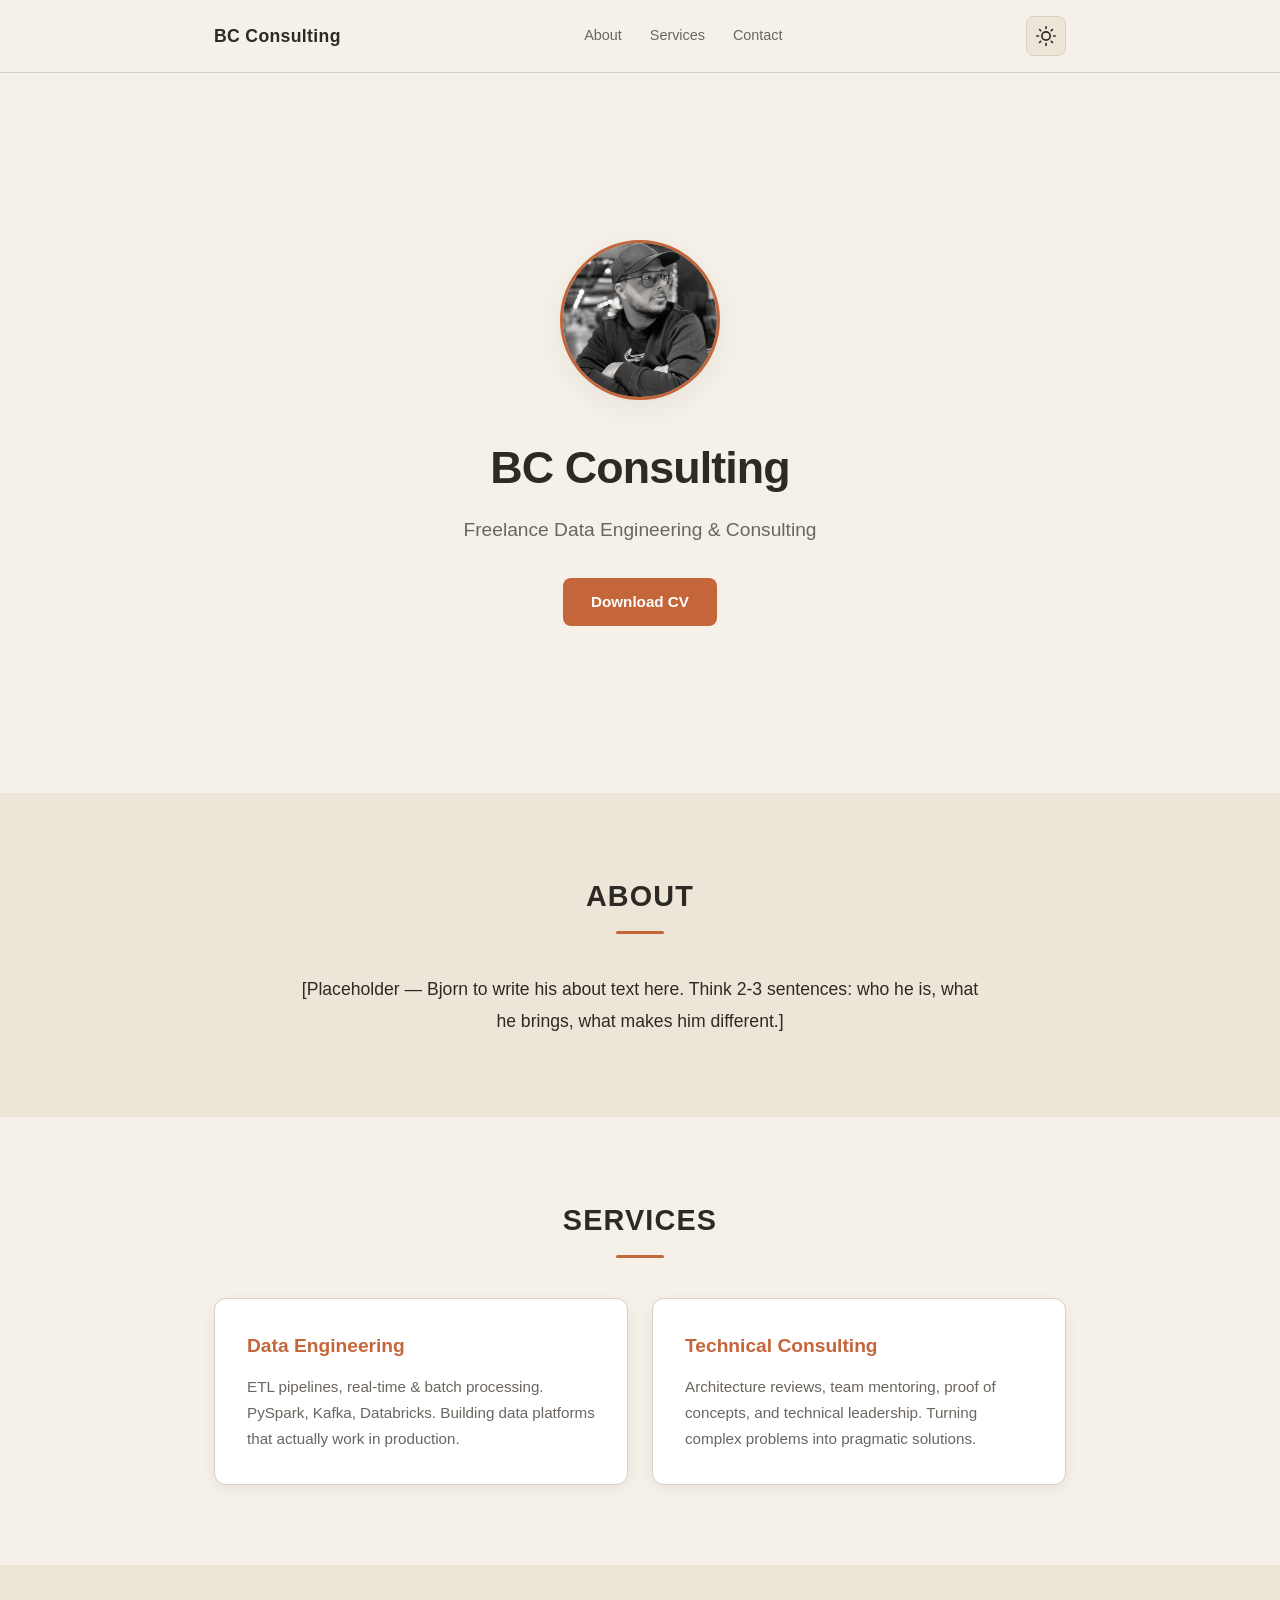
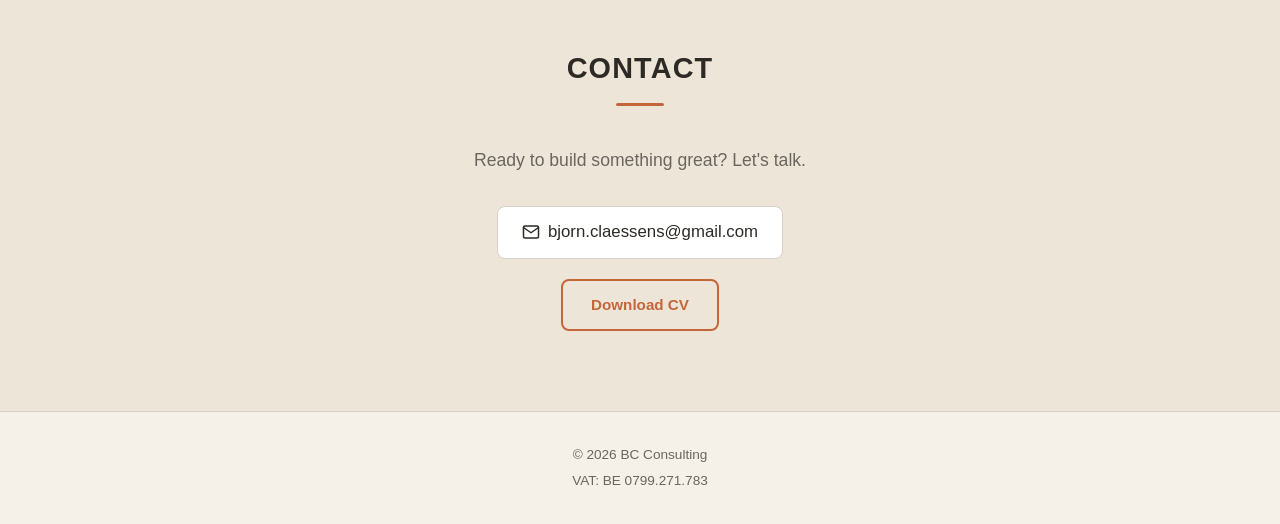
==== index.html @ 134bcd4c "Initial commit: BC Consulting landing page" ====
<!DOCTYPE html>
<html lang="en">
<head>
  <meta charset="UTF-8">
  <meta name="viewport" content="width=device-width, initial-scale=1.0">
  <title>BC Consulting — Freelance Data Engineering & Consulting</title>
  <meta name="description" content="BC Consulting — Freelance Data Engineering & Consulting. Building scalable data platforms and providing technical leadership.">
  <link rel="stylesheet" href="css/style.css">
</head>
<body>
  <header class="header">
    <nav class="nav">
      <a href="#" class="nav-brand">BC Consulting</a>
      <div class="nav-links">
        <a href="#about">About</a>
        <a href="#services">Services</a>
        <a href="#contact">Contact</a>
      </div>
      <button class="theme-toggle" aria-label="Toggle dark mode" title="Toggle dark/light mode">
        <svg class="icon-sun" xmlns="http://www.w3.org/2000/svg" width="20" height="20" viewBox="0 0 24 24" fill="none" stroke="currentColor" stroke-width="2" stroke-linecap="round" stroke-linejoin="round"><circle cx="12" cy="12" r="5"/><line x1="12" y1="1" x2="12" y2="3"/><line x1="12" y1="21" x2="12" y2="23"/><line x1="4.22" y1="4.22" x2="5.64" y2="5.64"/><line x1="18.36" y1="18.36" x2="19.78" y2="19.78"/><line x1="1" y1="12" x2="3" y2="12"/><line x1="21" y1="12" x2="23" y2="12"/><line x1="4.22" y1="19.78" x2="5.64" y2="18.36"/><line x1="18.36" y1="5.64" x2="19.78" y2="4.22"/></svg>
        <svg class="icon-moon" xmlns="http://www.w3.org/2000/svg" width="20" height="20" viewBox="0 0 24 24" fill="none" stroke="currentColor" stroke-width="2" stroke-linecap="round" stroke-linejoin="round"><path d="M21 12.79A9 9 0 1 1 11.21 3 7 7 0 0 0 21 12.79z"/></svg>
      </button>
    </nav>
  </header>

  <main>
    <!-- Hero Section -->
    <section class="hero">
      <div class="hero-content">
        <div class="hero-photo">
          <img src="assets/photo.jpg" alt="Bjorn Claessens">
        </div>
        <h1>BC Consulting</h1>
        <p class="hero-tagline">Freelance Data Engineering &amp; Consulting</p>
        <a href="CV Bjorn Claessens - Freelance Data Engineer.pdf" class="btn btn-primary" download>Download CV</a>
      </div>
    </section>

    <!-- About Section -->
    <section id="about" class="section about">
      <div class="container">
        <h2 class="section-title">About</h2>
        <div class="about-content">
          <p>[Placeholder — Bjorn to write his about text here. Think 2-3 sentences: who he is, what he brings, what makes him different.]</p>
        </div>
      </div>
    </section>

    <!-- Services Section -->
    <section id="services" class="section services">
      <div class="container">
        <h2 class="section-title">Services</h2>
        <div class="services-grid">
          <div class="service-card">
            <h3>Data Engineering</h3>
            <p>ETL pipelines, real-time &amp; batch processing. PySpark, Kafka, Databricks. Building data platforms that actually work in production.</p>
          </div>
          <div class="service-card">
            <h3>Technical Consulting</h3>
            <p>Architecture reviews, team mentoring, proof of concepts, and technical leadership. Turning complex problems into pragmatic solutions.</p>
          </div>
        </div>
      </div>
    </section>

    <!-- Contact Section -->
    <section id="contact" class="section contact">
      <div class="container">
        <h2 class="section-title">Contact</h2>
        <p class="contact-text">Ready to build something great? Let's talk.</p>
        <div class="contact-links">
          <a href="#" class="contact-link" id="email-link">
            <svg xmlns="http://www.w3.org/2000/svg" width="18" height="18" viewBox="0 0 24 24" fill="none" stroke="currentColor" stroke-width="2" stroke-linecap="round" stroke-linejoin="round"><path d="M4 4h16c1.1 0 2 .9 2 2v12c0 1.1-.9 2-2 2H4c-1.1 0-2-.9-2-2V6c0-1.1.9-2 2-2z"/><polyline points="22,6 12,13 2,6"/></svg>
            <span id="email-text"></span>
          </a>
          <a href="CV Bjorn Claessens - Freelance Data Engineer.pdf" class="btn btn-secondary" download>Download CV</a>
        </div>
      </div>
    </section>
  </main>

  <footer class="footer">
    <div class="container">
      <p>&copy; 2026 BC Consulting</p>
      <p>VAT: BE 0799.271.783</p>
    </div>
  </footer>

  <script src="js/main.js"></script>
</body>
</html>
---- css/style.css ----
/* ============================================
   BC Consulting — Styles
   Light theme: warm southern vibes
   Dark theme: navy (matching CV)
   ============================================ */

/* ---------- Reset & Base ---------- */
*, *::before, *::after {
  margin: 0;
  padding: 0;
  box-sizing: border-box;
}

:root {
  /* Light theme (default) */
  --bg: #F5F0E8;
  --bg-alt: #EDE6D8;
  --text: #2D2A26;
  --text-muted: #6B6560;
  --primary: #C4663A;
  --primary-hover: #A85530;
  --secondary: #D4B896;
  --accent: #5B9BD5;
  --border: #D8D0C4;
  --card-bg: #FFFFFF;
  --card-shadow: rgba(0, 0, 0, 0.06);
  --header-bg: rgba(245, 240, 232, 0.92);
  --toggle-bg: #EDE6D8;
}

/* Dark theme */
[data-theme="dark"] {
  --bg: #1A1F2E;
  --bg-alt: #222838;
  --text: #E8E4DC;
  --text-muted: #9A9590;
  --primary: #C4663A;
  --primary-hover: #D4784A;
  --secondary: #D4B896;
  --accent: #5B9BD5;
  --border: #2E3548;
  --card-bg: #222838;
  --card-shadow: rgba(0, 0, 0, 0.25);
  --header-bg: rgba(26, 31, 46, 0.92);
  --toggle-bg: #2E3548;
}

html {
  scroll-behavior: smooth;
}

body {
  font-family: -apple-system, BlinkMacSystemFont, 'Segoe UI', Roboto, 'Helvetica Neue', Arial, sans-serif;
  background-color: var(--bg);
  color: var(--text);
  line-height: 1.6;
  transition: background-color 0.3s ease, color 0.3s ease;
  -webkit-font-smoothing: antialiased;
  -moz-osx-font-smoothing: grayscale;
}

a {
  color: var(--primary);
  text-decoration: none;
  transition: color 0.2s ease;
}

a:hover {
  color: var(--primary-hover);
}

img {
  max-width: 100%;
  height: auto;
}

.container {
  max-width: 900px;
  margin: 0 auto;
  padding: 0 24px;
}

/* ---------- Header / Nav ---------- */
.header {
  position: sticky;
  top: 0;
  z-index: 100;
  background: var(--header-bg);
  backdrop-filter: blur(12px);
  -webkit-backdrop-filter: blur(12px);
  border-bottom: 1px solid var(--border);
  transition: background-color 0.3s ease, border-color 0.3s ease;
}

.nav {
  max-width: 900px;
  margin: 0 auto;
  padding: 16px 24px;
  display: flex;
  align-items: center;
  justify-content: space-between;
  gap: 16px;
}

.nav-brand {
  font-size: 1.1rem;
  font-weight: 700;
  color: var(--text);
  letter-spacing: 0.02em;
}

.nav-links {
  display: flex;
  gap: 28px;
}

.nav-links a {
  color: var(--text-muted);
  font-size: 0.9rem;
  font-weight: 500;
  transition: color 0.2s ease;
}

.nav-links a:hover {
  color: var(--primary);
}

/* ---------- Theme Toggle ---------- */
.theme-toggle {
  background: var(--toggle-bg);
  border: 1px solid var(--border);
  border-radius: 8px;
  width: 40px;
  height: 40px;
  display: flex;
  align-items: center;
  justify-content: center;
  cursor: pointer;
  color: var(--text);
  transition: background-color 0.3s ease, border-color 0.3s ease, color 0.3s ease;
  flex-shrink: 0;
}

.theme-toggle:hover {
  background: var(--border);
}

.theme-toggle .icon-moon {
  display: none;
}

[data-theme="dark"] .theme-toggle .icon-sun {
  display: none;
}

[data-theme="dark"] .theme-toggle .icon-moon {
  display: block;
}

/* ---------- Hero Section ---------- */
.hero {
  min-height: 80vh;
  display: flex;
  align-items: center;
  justify-content: center;
  text-align: center;
  padding: 80px 24px;
}

.hero-content {
  max-width: 600px;
}

.hero-photo {
  width: 160px;
  height: 160px;
  margin: 0 auto 32px;
  border-radius: 50%;
  overflow: hidden;
  border: 3px solid var(--primary);
  box-shadow: 0 8px 32px var(--card-shadow);
}

.hero-photo img {
  width: 100%;
  height: 100%;
  object-fit: cover;
  display: block;
}

.hero h1 {
  font-size: 2.8rem;
  font-weight: 700;
  letter-spacing: -0.02em;
  margin-bottom: 12px;
  color: var(--text);
}

.hero-tagline {
  font-size: 1.2rem;
  color: var(--text-muted);
  margin-bottom: 32px;
  font-weight: 400;
}

/* ---------- Buttons ---------- */
.btn {
  display: inline-block;
  padding: 12px 28px;
  border-radius: 8px;
  font-size: 0.95rem;
  font-weight: 600;
  cursor: pointer;
  transition: all 0.2s ease;
  border: none;
  text-decoration: none;
}

.btn-primary {
  background: var(--primary);
  color: #FFFFFF;
}

.btn-primary:hover {
  background: var(--primary-hover);
  color: #FFFFFF;
}

.btn-secondary {
  background: transparent;
  color: var(--primary);
  border: 2px solid var(--primary);
}

.btn-secondary:hover {
  background: var(--primary);
  color: #FFFFFF;
}

/* ---------- Sections ---------- */
.section {
  padding: 80px 0;
}

.section:nth-child(even) {
  background: var(--bg-alt);
}

.section-title {
  font-size: 1.8rem;
  font-weight: 700;
  margin-bottom: 40px;
  text-align: center;
  letter-spacing: 0.04em;
  text-transform: uppercase;
  color: var(--text);
  position: relative;
}

.section-title::after {
  content: '';
  display: block;
  width: 48px;
  height: 3px;
  background: var(--primary);
  margin: 12px auto 0;
  border-radius: 2px;
}

/* ---------- About ---------- */
.about-content {
  max-width: 680px;
  margin: 0 auto;
  text-align: center;
  font-size: 1.1rem;
  line-height: 1.8;
  color: var(--text);
}

/* ---------- Services ---------- */
.services-grid {
  display: grid;
  grid-template-columns: repeat(2, 1fr);
  gap: 24px;
}

.service-card {
  background: var(--card-bg);
  border: 1px solid var(--border);
  border-radius: 12px;
  padding: 32px;
  box-shadow: 0 4px 16px var(--card-shadow);
  transition: transform 0.2s ease, box-shadow 0.2s ease, background-color 0.3s ease, border-color 0.3s ease;
}

.service-card:hover {
  transform: translateY(-2px);
  box-shadow: 0 8px 24px var(--card-shadow);
}

.service-card h3 {
  font-size: 1.2rem;
  font-weight: 700;
  margin-bottom: 12px;
  color: var(--primary);
}

.service-card p {
  color: var(--text-muted);
  font-size: 0.95rem;
  line-height: 1.7;
}

/* ---------- Contact ---------- */
.contact {
  text-align: center;
}

.contact-text {
  font-size: 1.1rem;
  color: var(--text-muted);
  margin-bottom: 32px;
}

.contact-links {
  display: flex;
  flex-direction: column;
  align-items: center;
  gap: 20px;
}

.contact-link {
  display: inline-flex;
  align-items: center;
  gap: 8px;
  color: var(--text);
  font-size: 1.05rem;
  font-weight: 500;
  padding: 12px 24px;
  border-radius: 8px;
  background: var(--card-bg);
  border: 1px solid var(--border);
  transition: all 0.2s ease;
}

.contact-link:hover {
  border-color: var(--primary);
  color: var(--primary);
}

/* ---------- Footer ---------- */
.footer {
  padding: 32px 0;
  text-align: center;
  border-top: 1px solid var(--border);
  color: var(--text-muted);
  font-size: 0.85rem;
  transition: border-color 0.3s ease;
}

.footer p {
  margin-bottom: 4px;
}

.footer p:last-child {
  margin-bottom: 0;
}

/* ---------- Responsive ---------- */
@media (max-width: 768px) {
  .nav {
    padding: 12px 16px;
  }

  .nav-links {
    gap: 16px;
  }

  .nav-links a {
    font-size: 0.85rem;
  }

  .hero {
    min-height: 70vh;
    padding: 60px 16px;
  }

  .hero h1 {
    font-size: 2rem;
  }

  .hero-tagline {
    font-size: 1rem;
  }

  .hero-photo {
    width: 120px;
    height: 120px;
  }

  .section {
    padding: 60px 0;
  }

  .section-title {
    font-size: 1.4rem;
  }

  .services-grid {
    grid-template-columns: 1fr;
  }

  .service-card {
    padding: 24px;
  }
}

@media (max-width: 480px) {
  .nav-brand {
    font-size: 1rem;
  }

  .nav-links {
    gap: 12px;
  }

  .nav-links a {
    font-size: 0.8rem;
  }

  .hero h1 {
    font-size: 1.7rem;
  }

  .btn {
    padding: 10px 22px;
    font-size: 0.9rem;
  }
}
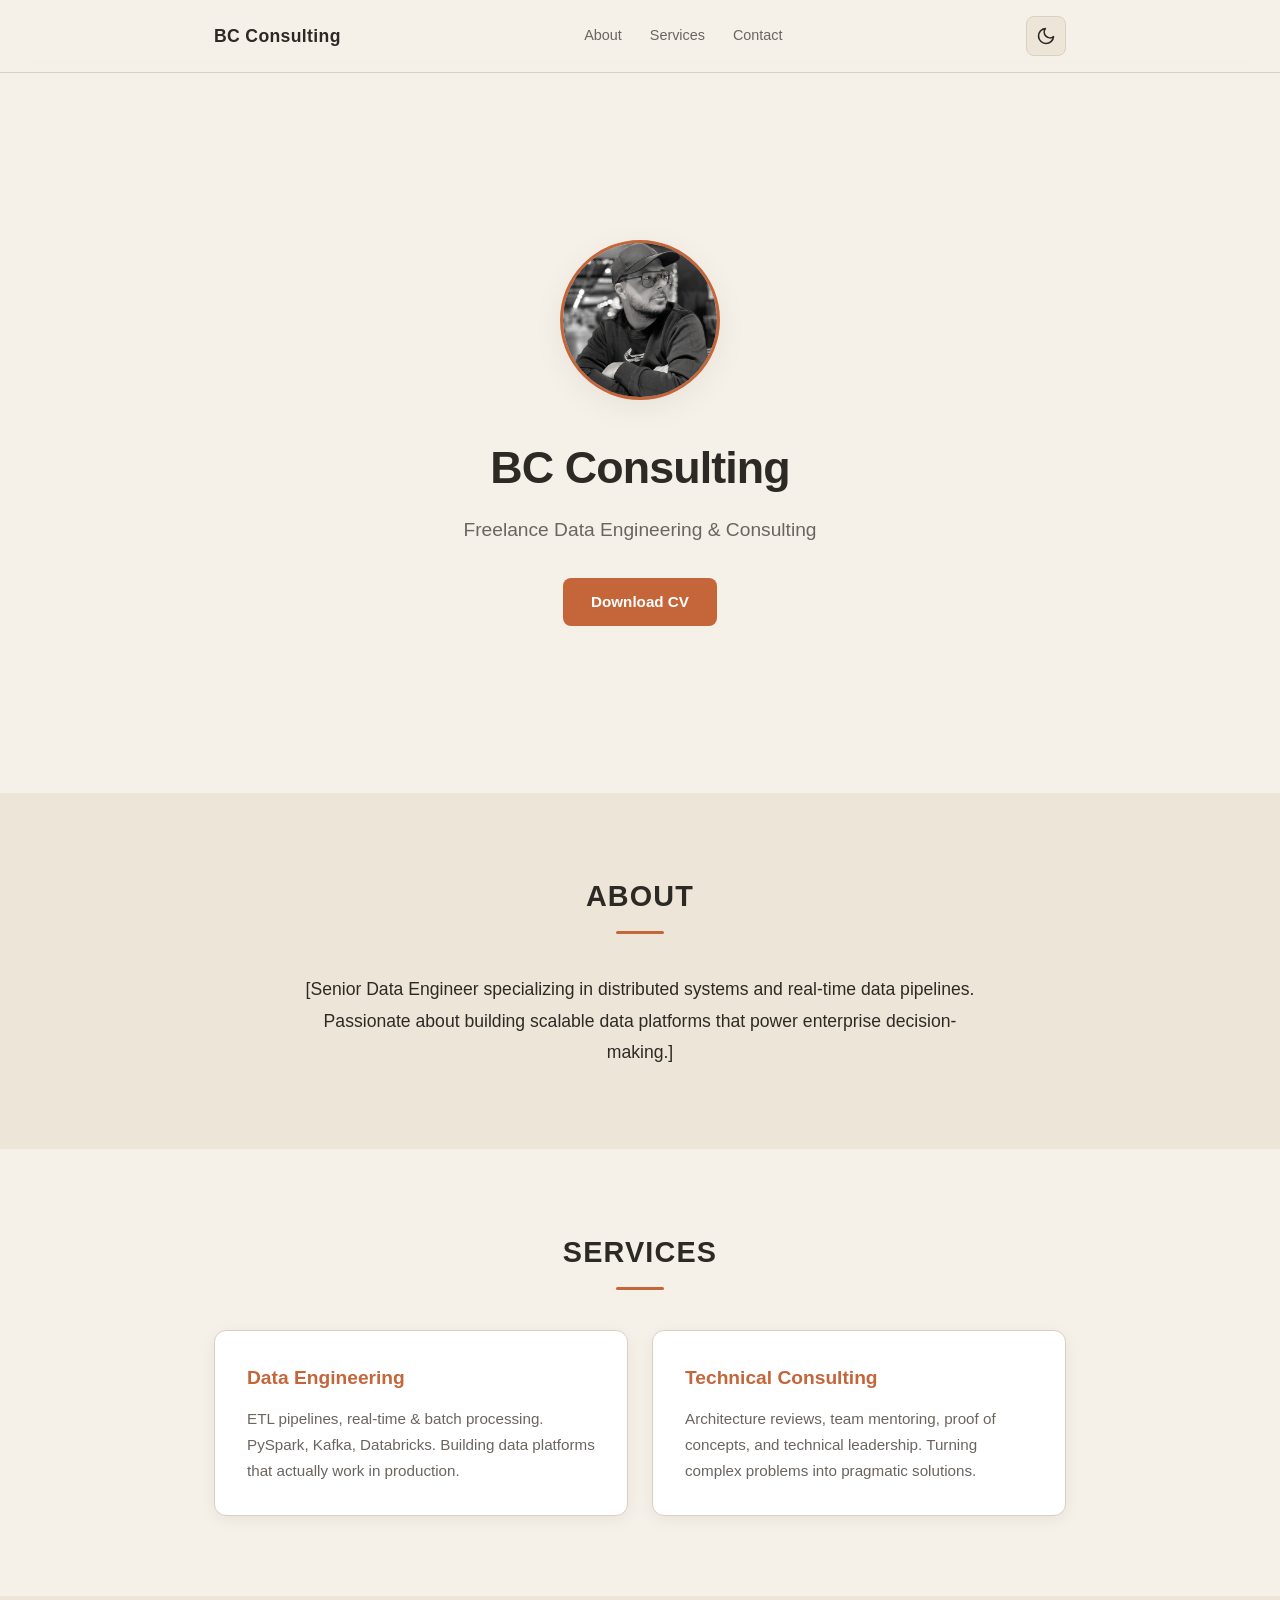
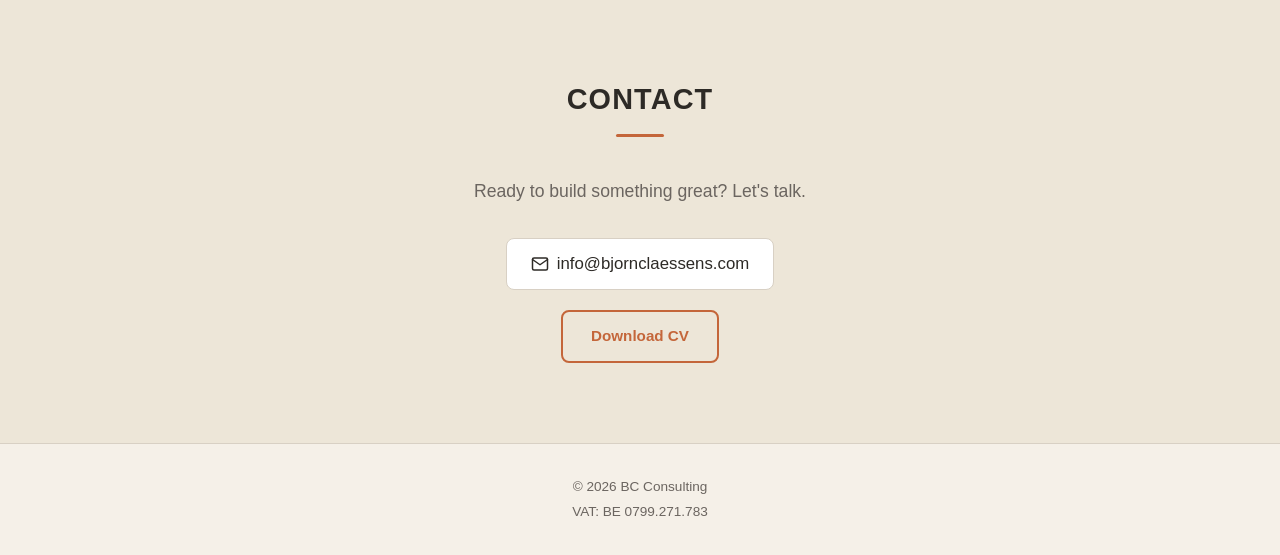
==== commit 254cbe41: "updated description" ====
--- a/index.html
+++ b/index.html
@@ -41,7 +41,7 @@
       <div class="container">
         <h2 class="section-title">About</h2>
         <div class="about-content">
-          <p>[Placeholder — Bjorn to write his about text here. Think 2-3 sentences: who he is, what he brings, what makes him different.]</p>
+          <p>[Senior Data Engineer specializing in distributed systems and real-time data pipelines. Passionate about building scalable data platforms that power enterprise decision-making.]</p>
         </div>
       </div>
     </section>
--- a/css/style.css
+++ b/css/style.css
@@ -145,15 +145,15 @@
   background: var(--border);
 }
 
-.theme-toggle .icon-moon {
+.theme-toggle .icon-sun {
   display: none;
 }
 
+[data-theme="dark"] .theme-toggle .icon-moon {
+  display: none;
+}
+
 [data-theme="dark"] .theme-toggle .icon-sun {
-  display: none;
-}
-
-[data-theme="dark"] .theme-toggle .icon-moon {
   display: block;
 }
 
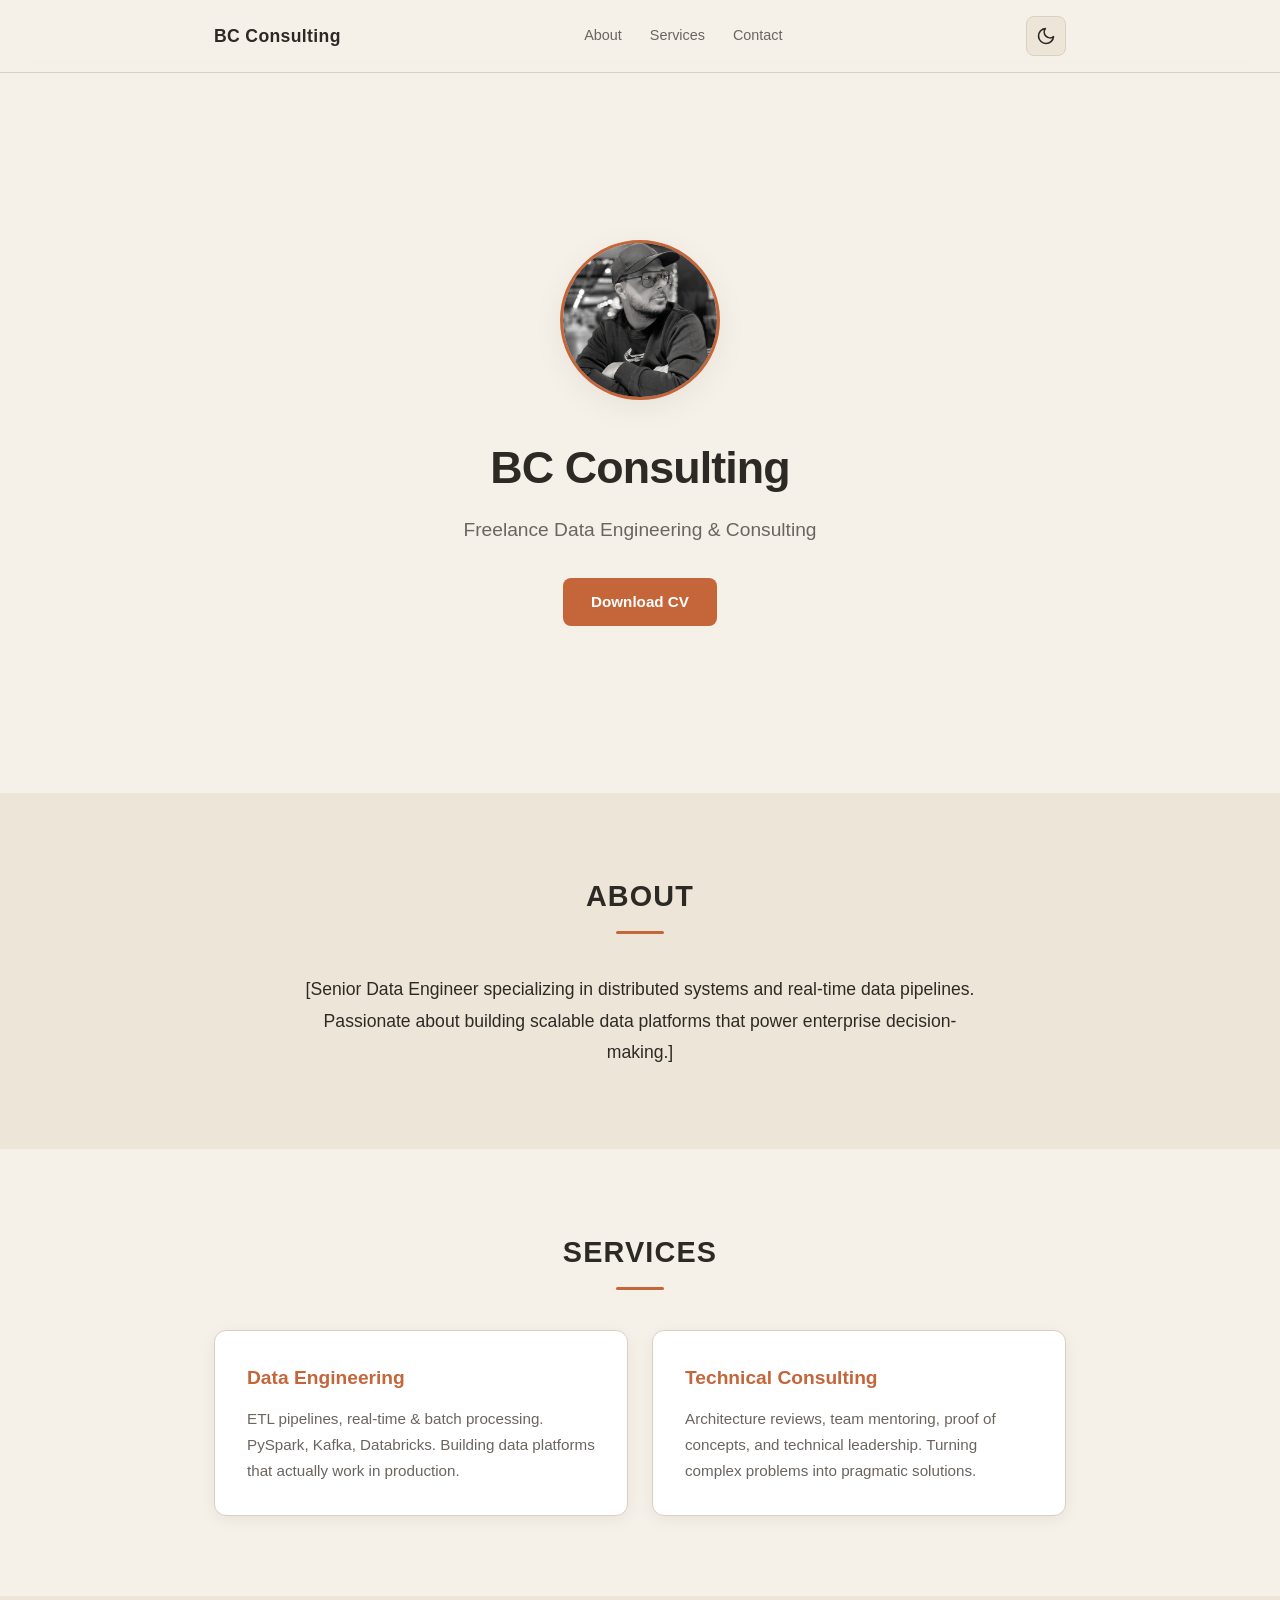
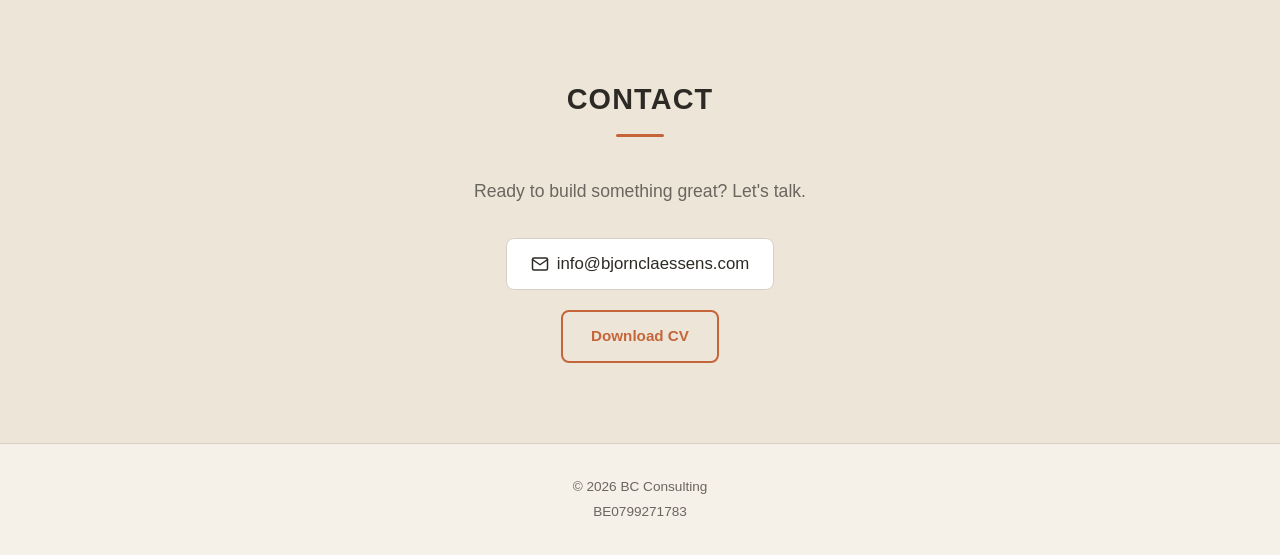
==== commit d5fc008a: "todo added" ====
--- a/index.html
+++ b/index.html
@@ -82,7 +82,7 @@
   <footer class="footer">
     <div class="container">
       <p>&copy; 2026 BC Consulting</p>
-      <p>VAT: BE 0799.271.783</p>
+      <p>BE0799271783</p>
     </div>
   </footer>
 
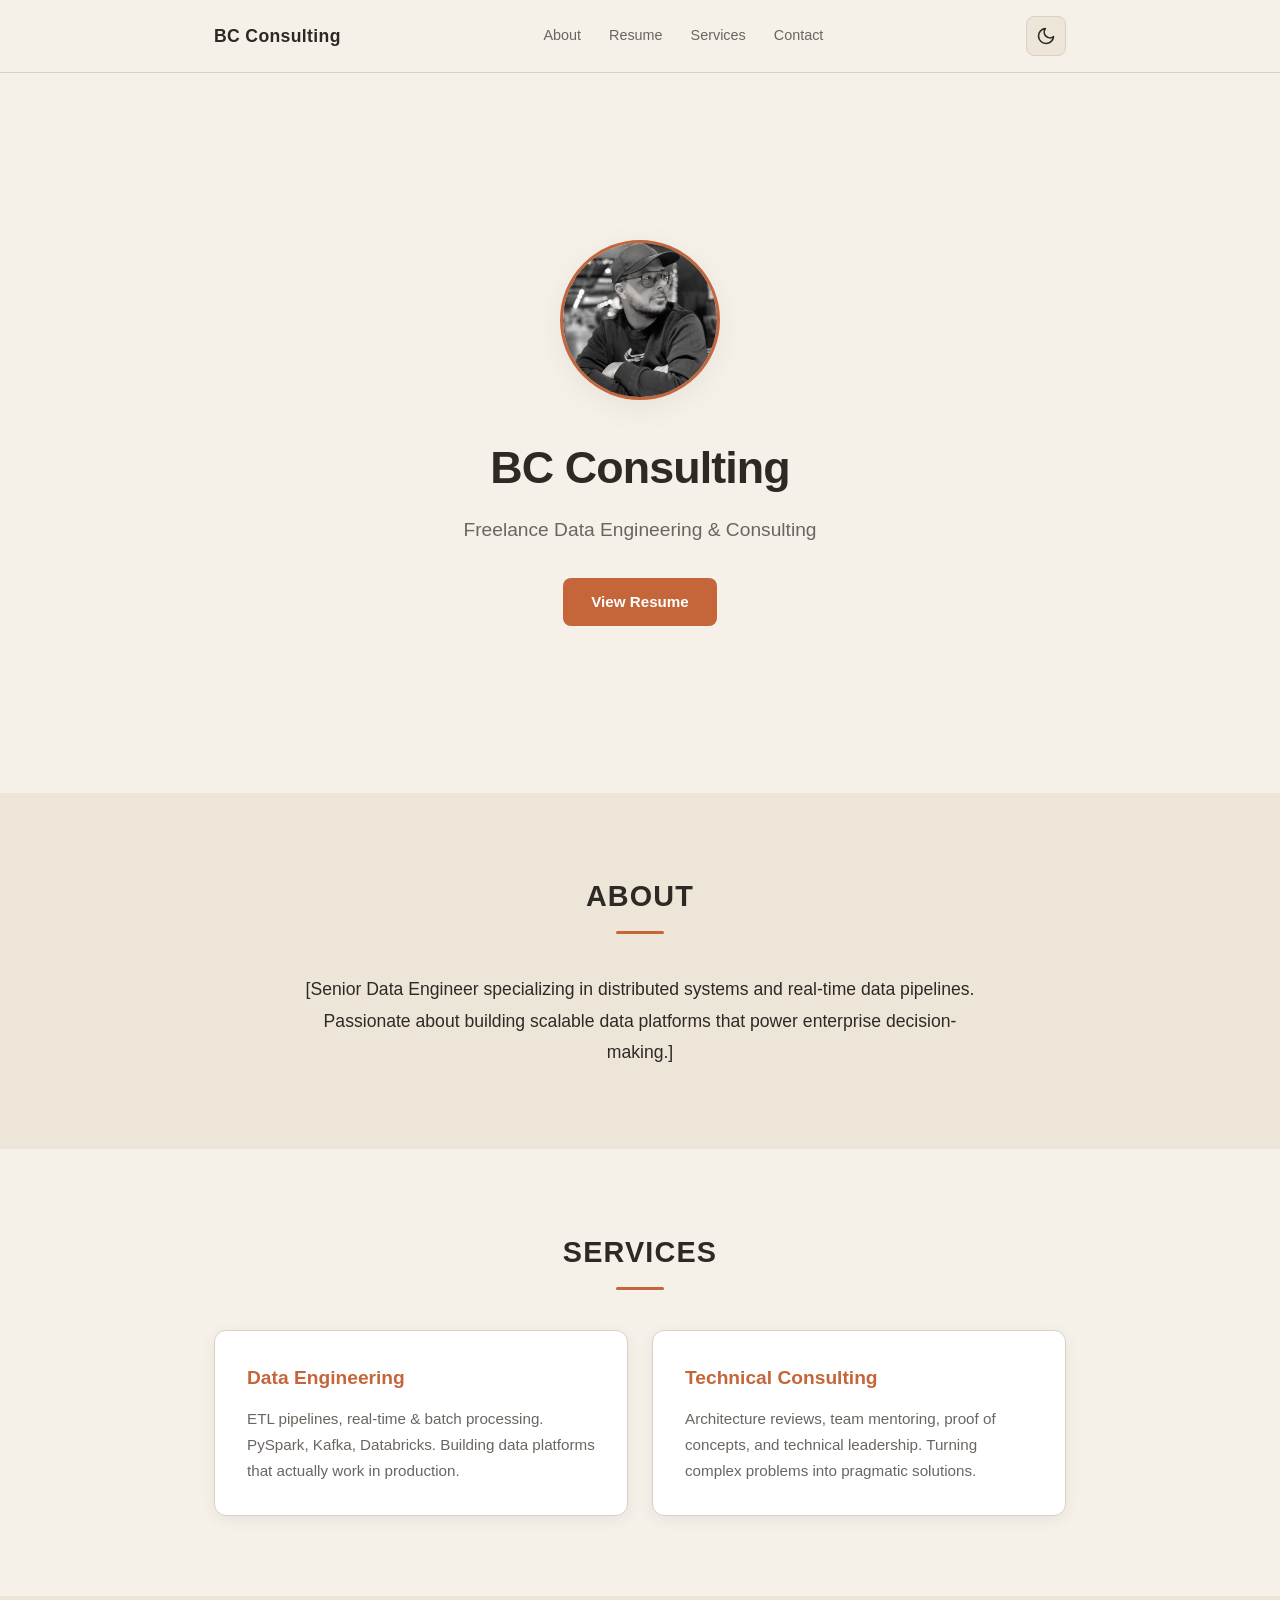
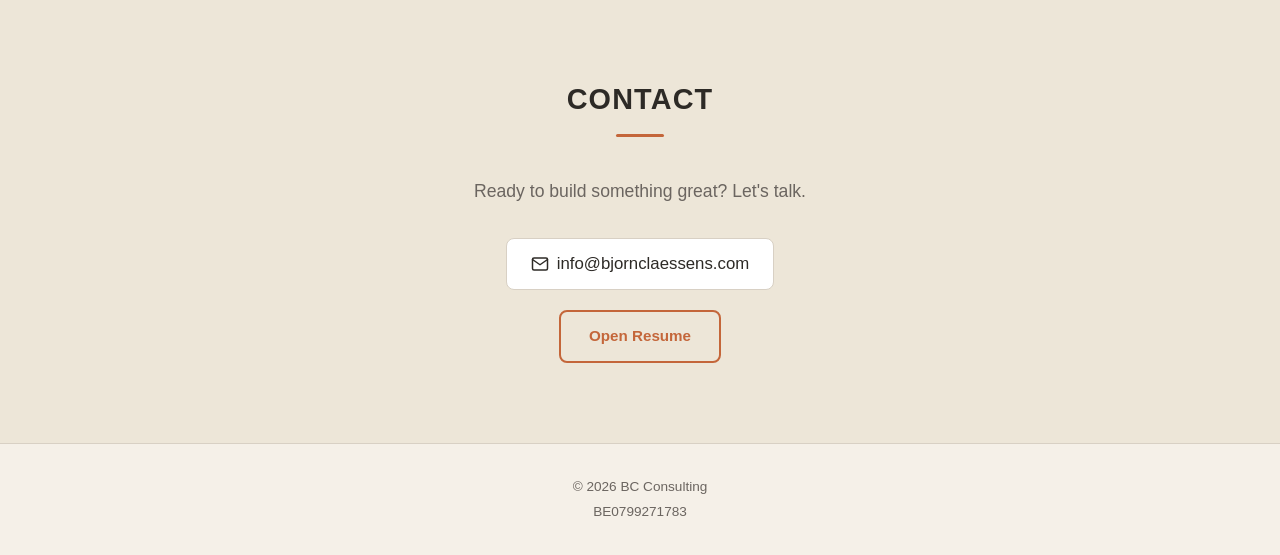
==== commit d6afcaf1: "resume added and cleanup" ====
--- a/index.html
+++ b/index.html
@@ -13,6 +13,7 @@
       <a href="#" class="nav-brand">BC Consulting</a>
       <div class="nav-links">
         <a href="#about">About</a>
+        <a href="resume.html" target="_blank" rel="noreferrer">Resume</a>
         <a href="#services">Services</a>
         <a href="#contact">Contact</a>
       </div>
@@ -32,7 +33,7 @@
         </div>
         <h1>BC Consulting</h1>
         <p class="hero-tagline">Freelance Data Engineering &amp; Consulting</p>
-        <a href="CV Bjorn Claessens - Freelance Data Engineer.pdf" class="btn btn-primary" download>Download CV</a>
+        <a href="resume.html" class="btn btn-primary" target="_blank" rel="noreferrer">View Resume</a>
       </div>
     </section>
 
@@ -73,7 +74,7 @@
             <svg xmlns="http://www.w3.org/2000/svg" width="18" height="18" viewBox="0 0 24 24" fill="none" stroke="currentColor" stroke-width="2" stroke-linecap="round" stroke-linejoin="round"><path d="M4 4h16c1.1 0 2 .9 2 2v12c0 1.1-.9 2-2 2H4c-1.1 0-2-.9-2-2V6c0-1.1.9-2 2-2z"/><polyline points="22,6 12,13 2,6"/></svg>
             <span id="email-text"></span>
           </a>
-          <a href="CV Bjorn Claessens - Freelance Data Engineer.pdf" class="btn btn-secondary" download>Download CV</a>
+          <a href="resume.html" class="btn btn-secondary" target="_blank" rel="noreferrer">Open Resume</a>
         </div>
       </div>
     </section>
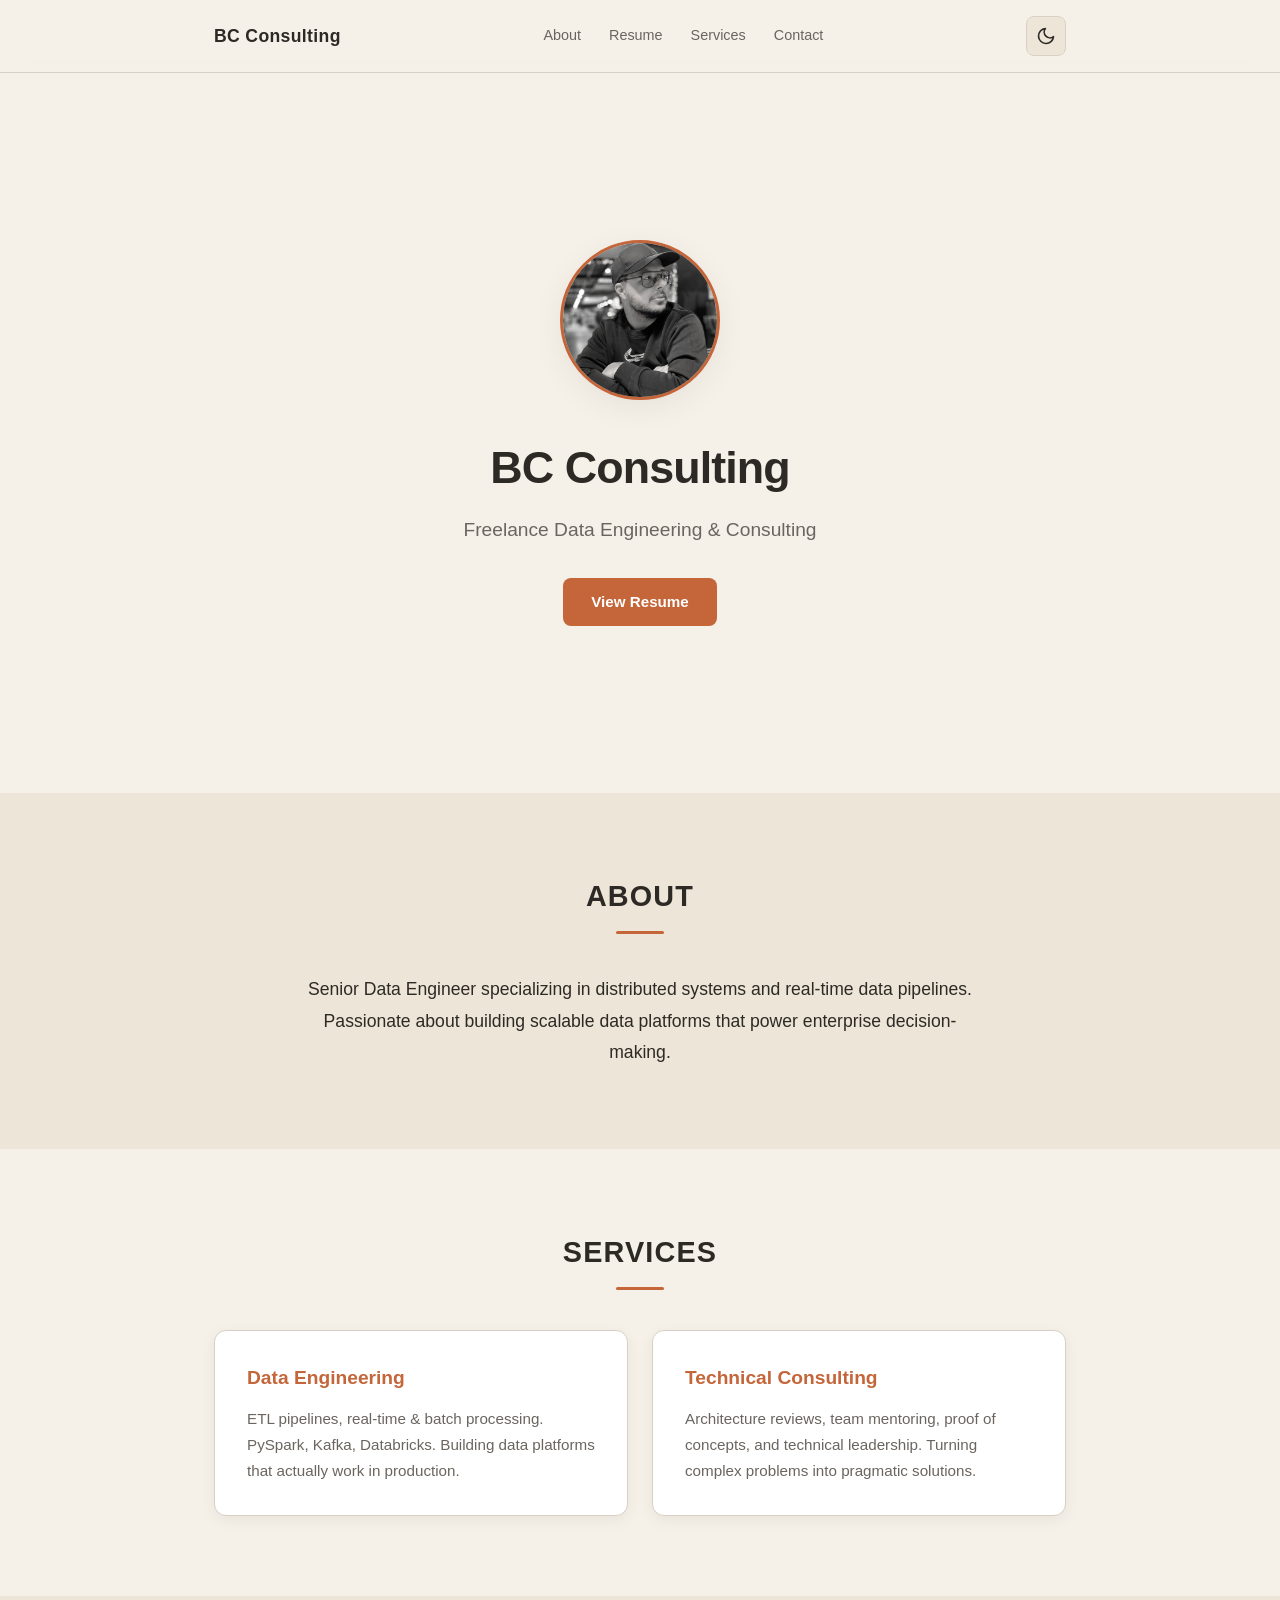
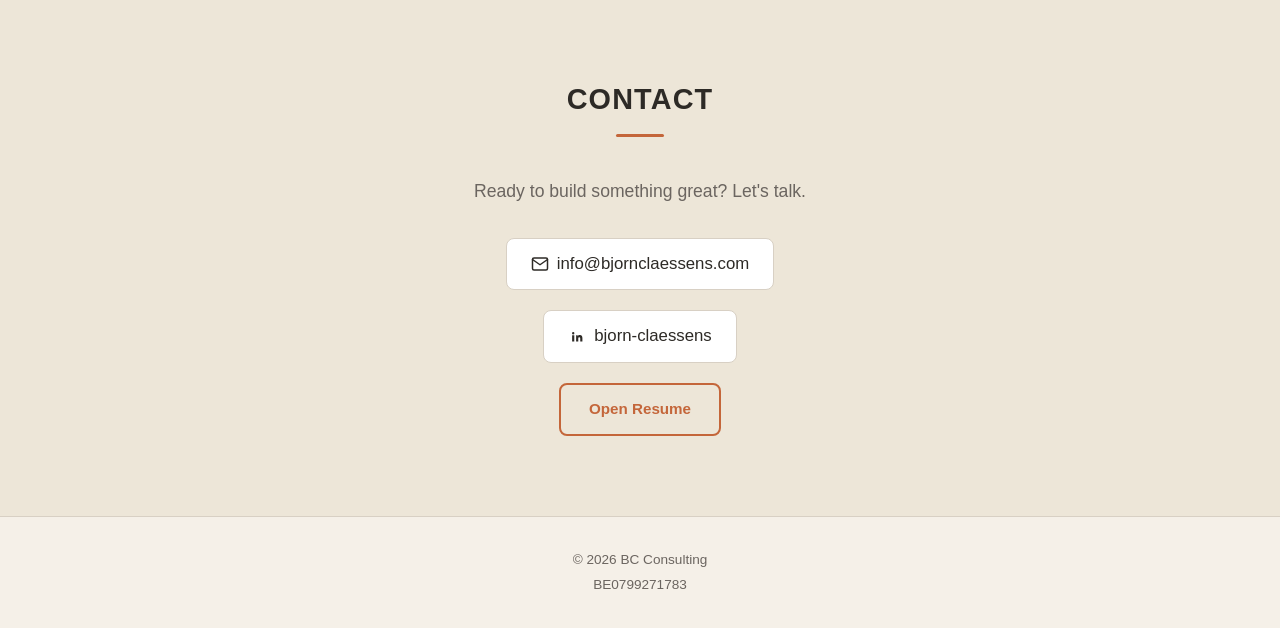
==== commit a8125353: "Remove bracket placeholders, fix nav brand link, add LinkedIn to contact section" ====
--- a/index.html
+++ b/index.html
@@ -4,13 +4,23 @@
   <meta charset="UTF-8">
   <meta name="viewport" content="width=device-width, initial-scale=1.0">
   <title>BC Consulting — Freelance Data Engineering & Consulting</title>
-  <meta name="description" content="BC Consulting — Freelance Data Engineering & Consulting. Building scalable data platforms and providing technical leadership.">
+  <meta name="description" content="BC Consulting — Freelance Data Engineering &amp; Consulting. Building scalable data platforms and providing technical leadership.">
+
+  <link rel="icon" type="image/svg+xml" href="/assets/favicon.svg">
+
+  <!-- Open Graph / Social -->
+  <meta property="og:type" content="website">
+  <meta property="og:url" content="https://bjornclaessens.com/">
+  <meta property="og:title" content="BC Consulting — Freelance Data Engineering & Consulting">
+  <meta property="og:description" content="Freelance Data Engineering & Consulting. PySpark, Kafka, Databricks, AWS, Azure.">
+  <meta property="og:image" content="https://bjornclaessens.com/assets/og-image.png">
+  <meta name="twitter:card" content="summary_large_image">
   <link rel="stylesheet" href="css/style.css">
 </head>
 <body>
   <header class="header">
     <nav class="nav">
-      <a href="#" class="nav-brand">BC Consulting</a>
+      <a href="/" class="nav-brand">BC Consulting</a>
       <div class="nav-links">
         <a href="#about">About</a>
         <a href="resume.html" target="_blank" rel="noreferrer">Resume</a>
@@ -42,7 +52,7 @@
       <div class="container">
         <h2 class="section-title">About</h2>
         <div class="about-content">
-          <p>[Senior Data Engineer specializing in distributed systems and real-time data pipelines. Passionate about building scalable data platforms that power enterprise decision-making.]</p>
+          <p>Senior Data Engineer specializing in distributed systems and real-time data pipelines. Passionate about building scalable data platforms that power enterprise decision-making.</p>
         </div>
       </div>
     </section>
@@ -74,6 +84,10 @@
             <svg xmlns="http://www.w3.org/2000/svg" width="18" height="18" viewBox="0 0 24 24" fill="none" stroke="currentColor" stroke-width="2" stroke-linecap="round" stroke-linejoin="round"><path d="M4 4h16c1.1 0 2 .9 2 2v12c0 1.1-.9 2-2 2H4c-1.1 0-2-.9-2-2V6c0-1.1.9-2 2-2z"/><polyline points="22,6 12,13 2,6"/></svg>
             <span id="email-text"></span>
           </a>
+          <a href="https://www.linkedin.com/in/bjorn-claessens/" target="_blank" rel="noreferrer" class="contact-link">
+            <svg xmlns="http://www.w3.org/2000/svg" width="18" height="18" viewBox="0 0 24 24" fill="currentColor"><path d="M6.94 8.5A1.56 1.56 0 1 0 6.94 5.38a1.56 1.56 0 0 0 0 3.12zM5.5 9.75h2.88V18H5.5V9.75zm4.69 0h2.76v1.13h.04c.38-.73 1.33-1.5 2.74-1.5 2.93 0 3.47 1.93 3.47 4.43V18h-2.87v-3.68c0-.88-.02-2.01-1.22-2.01-1.22 0-1.41.95-1.41 1.94V18h-2.87V9.75z"></path></svg>
+            <span>bjorn-claessens</span>
+          </a>
           <a href="resume.html" class="btn btn-secondary" target="_blank" rel="noreferrer">Open Resume</a>
         </div>
       </div>
